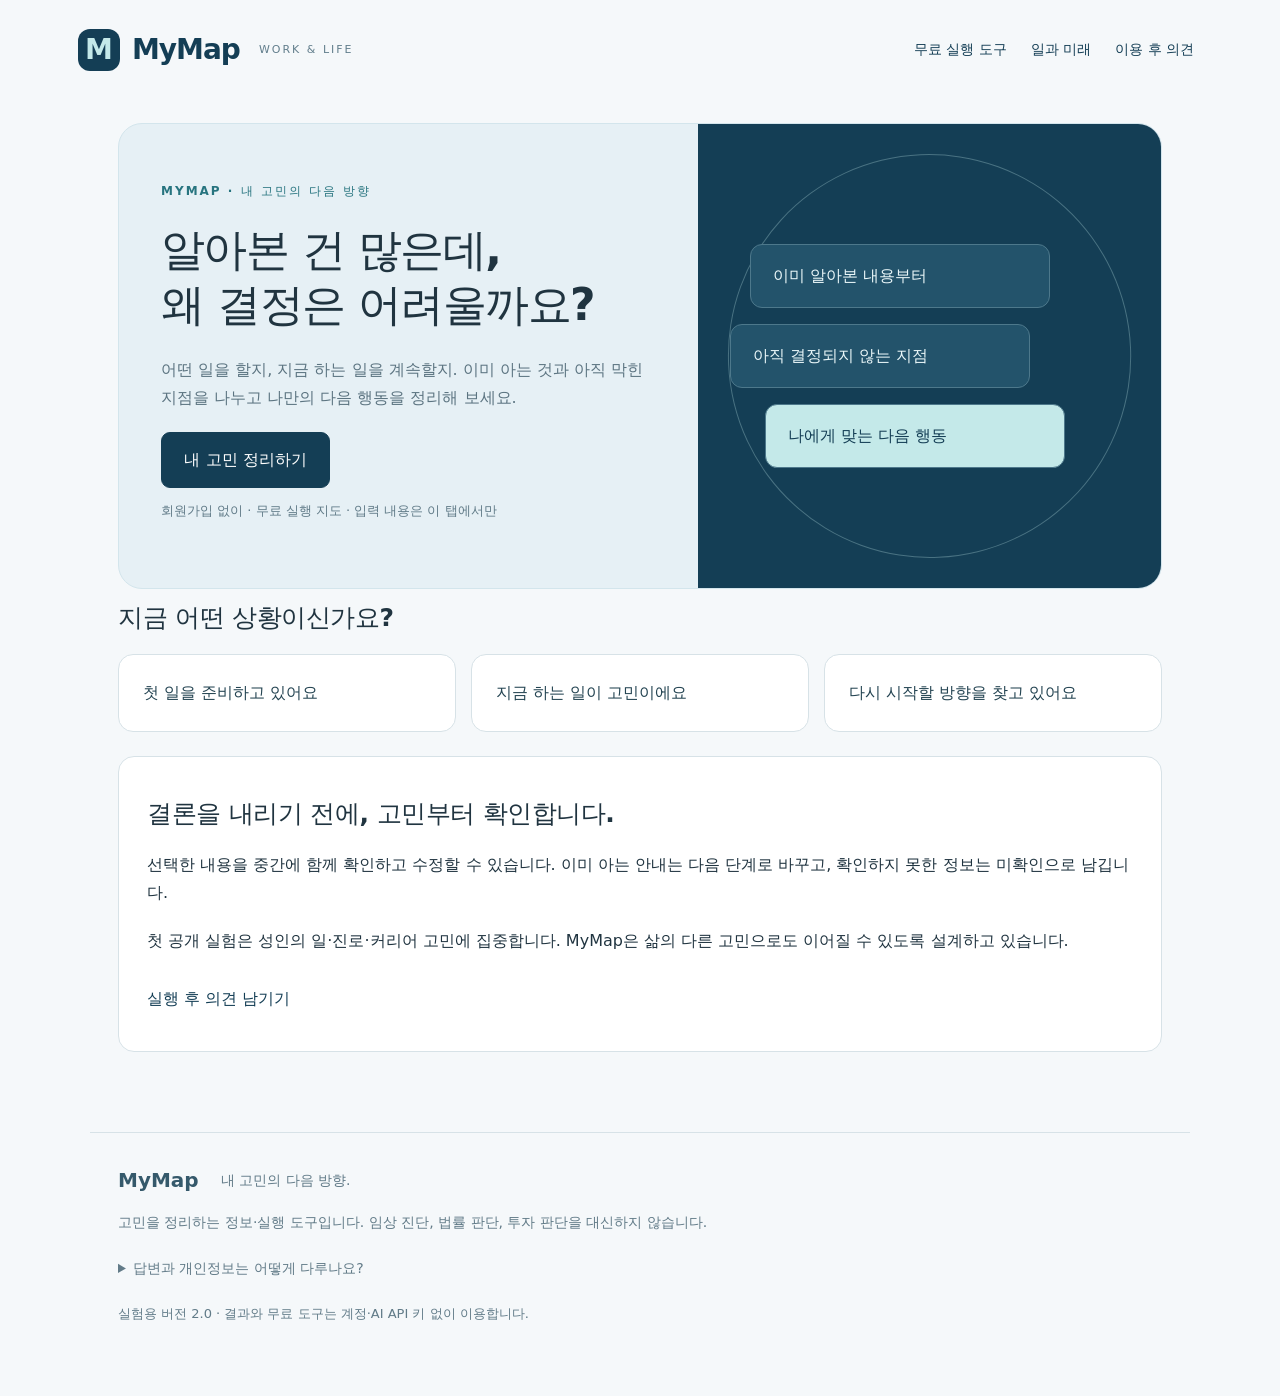
==== index.html @ 4d39e6b2 "Add files via upload" ====
<!doctype html><html lang="ko"><head><meta charset="utf-8"><meta name="viewport" content="width=device-width,initial-scale=1"><meta name="referrer" content="no-referrer"><meta name="description" content="이미 알아본 것과 아직 막힌 지점을 정리하고 다음 행동을 찾는 MyMap."><title>MyMap · 내 고민의 다음 방향</title><link rel="stylesheet" href="style.css"><link rel="icon" href="brand.svg" type="image/svg+xml"></head>
<body><header><a href="./" id="brand" aria-label="MyMap 처음으로"><span class="brand-mark" aria-hidden="true">M</span><strong>MyMap</strong><span class="edition">WORK & LIFE</span></a><nav aria-label="주 메뉴"><button id="nav-tools">무료 실행 도구</button><button id="nav-all">일과 미래</button><button id="nav-feedback">이용 후 의견</button></nav></header>
<main id="app" aria-live="polite"><p>질문을 준비하고 있습니다.</p></main>
<footer><div class="footer-head"><strong>MyMap</strong><span>내 고민의 다음 방향.</span></div><p>고민을 정리하는 정보·실행 도구입니다. 임상 진단, 법률 판단, 투자 판단을 대신하지 않습니다.</p><details><summary>답변과 개인정보는 어떻게 다루나요?</summary><p>질문 답변과 도구에 입력한 내용은 이 탭의 메모리에서만 처리합니다. 새로고침하거나 ‘입력 지우기’를 누르면 지워집니다. 다운로드한 문서는 직접 보관·삭제해 주세요.</p><p>선택적 이용 통계에는 임의 참여 코드와 시작·완료·도구 사용 같은 단계만 포함하며 고민 내용·질문 응답·입력 문장은 보내지 않습니다. 선택형 피드백도 별도로 동의한 경우에만 제공합니다. 참여 코드는 이름이 아니지만 응답을 연결하는 식별자입니다.</p><p id="collection-state"></p><p>후속 의견은 자동 발송하지 않습니다. 원하실 때 참여 코드를 입력해 직접 남기실 수 있습니다.</p><div class="actions"><button id="withdraw">통계 동의 철회</button><button id="export-research">이 탭의 연구 기록 내려받기</button><button id="erase">입력 지우기</button></div><p id="privacy-msg" role="status"></p></details><p class="fine">실험용 버전 2.0 · 결과와 무료 도구는 계정·AI API 키 없이 이용합니다.</p></footer>
<script src="pilot-config.js"></script><script src="engine.js"></script><script src="pilot-core.js"></script><script src="telemetry.js"></script><script src="toolkit.js"></script><script src="app.js"></script></body></html>
---- style.css ----
:root{font:16px/1.75 system-ui,-apple-system,'Noto Sans KR',sans-serif;color:#203440;background:#f5f8fa;font-synthesis:none;--navy:#143e55;--teal:#187a7d;--border:#d7e2e7}*{box-sizing:border-box}body{margin:0}button,input,textarea,select{font:inherit}button,a{touch-action:manipulation}button{cursor:pointer;background:#fff;color:var(--navy);border:1px solid var(--border);border-radius:9px;padding:10px 16px}button:hover{background:#eef5f7;border-color:#7babb8}a{color:#166174}button:focus-visible,a:focus-visible,input:focus-visible,textarea:focus-visible,select:focus-visible{outline:3px solid #d7993e;outline-offset:3px}header{max-width:1180px;margin:auto;padding:25px 28px;display:flex;justify-content:space-between;align-items:center;gap:20px}#brand{display:flex;align-items:center;gap:12px;text-decoration:none;color:var(--navy)}#brand strong{font-size:24px;letter-spacing:-.6px}.edition{font-size:11px;letter-spacing:2px;margin-left:7px;color:#627e8c}nav{display:flex;gap:8px}nav button{background:transparent;border:0;font-size:14px;padding:8px}main{max-width:1100px;margin:24px auto 80px;padding:0 28px;min-height:60vh}h1{font-size:clamp(32px,4.4vw,52px);line-height:1.25;letter-spacing:-1.6px;font-weight:700;margin:18px 0 24px}h2{font-size:25px;line-height:1.5;letter-spacing:-.5px;margin:10px 0 18px}h3{font-size:19px;line-height:1.5;margin:10px 0}p{margin:12px 0 20px}.muted{color:#5c7481}.fine{font-size:13px;color:#617b88}.eyebrow{color:#27747f;letter-spacing:2px;font-size:12px;font-weight:700}.hero{display:grid;grid-template-columns:1.25fr 1fr;background:#e6f0f5;border:1px solid #d3e5ec;border-radius:24px;overflow:hidden}.hero-copy{padding:45px 42px}.hero-art{background:#143e55;color:#eaf7f9;padding:40px 32px;display:flex;flex-direction:column;justify-content:center;position:relative}.hero-art:before{content:'';position:absolute;inset:30px;border-radius:50%;border:1px solid #497282;transform:rotate(-25deg)}.hero-art .path-item{position:relative;background:#23536b;padding:17px 22px;border-radius:12px;margin:8px 0 8px 20px;max-width:300px;font-size:16px;border:1px solid #4d788b}.hero-art .path-item:nth-child(2){margin-left:0}.hero-art .path-item:last-child{background:#c4e9e9;color:#143e55;margin-left:35px}.actions{display:flex;gap:10px;flex-wrap:wrap;margin:22px 0}.primary{background:var(--navy);color:#fff;border-color:var(--navy);padding:13px 22px;font-weight:600}.primary:hover{background:#24586e;color:#fff}.quiet{background:transparent;border:0;padding-left:0}.section-label{display:flex;justify-content:space-between;align-items:center;margin:40px 0 16px;gap:16px}.grid{display:grid;grid-template-columns:repeat(3,1fr);gap:15px}.card{display:block;background:#fff;border:1px solid var(--border);padding:24px;border-radius:15px;text-align:left;width:100%;color:#244452}.card:hover{border-color:#5b9cac}.card small{display:block;font-size:12px;color:#527b87;margin-bottom:12px}.card strong{font-size:19px;display:block;line-height:1.5}.card p{font-size:14px;margin:10px 0 0}.work-list{display:grid;grid-template-columns:1fr 1fr;gap:13px}.work-card{padding:24px;border-radius:14px;display:flex;align-items:center;gap:20px;text-align:left;background:white;border:1px solid var(--border)}.work-card strong{display:block;font-size:18px}.work-card p{font-size:14px;color:#627b88;margin:4px 0}.symbol{font-size:23px;width:44px;flex-shrink:0;color:#27747f}.narrow{max-width:760px;margin:24px auto}.toolbar{display:flex;justify-content:space-between;align-items:center;gap:15px;margin-bottom:24px}.badge{display:inline-block;border-radius:20px;background:#e4f0f2;color:#286978;padding:4px 12px;font-size:12px}.options{display:grid;gap:12px;margin:28px 0}.option{text-align:left;padding:18px 22px;font-size:17px;width:100%;background:#fff;border:1px solid #cbdce4;border-radius:12px}.option:hover{background:#eaf4f7}.panel{background:white;border:1px solid var(--border);border-radius:16px;padding:28px;margin:24px 0}.highlight{border-color:#92c7cf;background:#edf8f8}.urgent{background:#fff4ef;border-color:#e7baa3}.notice{padding:14px 18px;border-left:3px solid #3b8193;background:#eaf1f6;font-size:14px}.check{display:flex;gap:10px;align-items:flex-start;font-size:14px;margin:16px 0}.check input{width:19px;height:19px;flex-shrink:0;margin-top:4px}label{display:block;font-size:14px;color:#355464}input,textarea,select{width:100%;border:1px solid #bbcdd5;border-radius:8px;background:#fff;padding:12px;color:#203440;margin:6px 0 14px}textarea{min-height:100px;resize:vertical}.form-grid{display:grid;grid-template-columns:1fr 1fr;gap:12px 18px}.task-row{display:grid;grid-template-columns:2fr 1fr 1.3fr 1.2fr;gap:10px;padding:15px 0;border-bottom:1px solid var(--border)}.output{white-space:pre-wrap;overflow-wrap:anywhere;background:#f0f6f8;padding:20px;border-radius:12px;font-size:15px}.error{color:#a13d2e;font-size:14px}.success{color:#146357}.result-title{font-size:36px}.path{font-size:14px;color:#4b6c7c}.summary-list li{margin:14px 0}details{margin:22px 0}summary{cursor:pointer}table{width:100%;border-collapse:collapse}th,td{border-bottom:1px solid var(--border);padding:10px;text-align:left;font-size:14px}.table-wrap{overflow-x:auto}.table-wrap input{min-width:65px}.footer-head{display:flex;gap:22px;align-items:center}.footer-head strong{font-size:20px;color:#35596b}footer{max-width:1100px;margin:auto;padding:30px 28px 50px;border-top:1px solid var(--border);font-size:14px;color:#627b88}footer button{font-size:13px}#privacy-msg{overflow-wrap:anywhere}.metric-grid{display:grid;grid-template-columns:repeat(4,1fr);gap:14px}.metric{background:white;border:1px solid var(--border);border-radius:12px;padding:20px}.metric strong{font-size:30px;display:block;color:#143e55}.metric span{font-size:13px}.link-button{display:inline-block;text-decoration:none;border-radius:9px;background:#143e55;color:white;padding:12px 18px}.offer-list{display:grid;grid-template-columns:1fr 1fr;gap:15px}select{appearance:none;background-image:url("data:image/svg+xml,%3Csvg xmlns='http://www.w3.org/2000/svg' width='16' height='16'%3E%3Cpath d='m4 6 4 4 4-4' fill='none' stroke='%23355464' stroke-width='1.5'/%3E%3C/svg%3E");background-repeat:no-repeat;background-position:right 12px center;padding-right:34px}@media(max-width:750px){header{padding:18px;align-items:flex-start}#brand strong{font-size:20px}.edition{display:none}nav{flex-wrap:wrap;justify-content:flex-end;max-width:180px;gap:0}nav button{font-size:12px}main{padding:0 18px;margin-top:8px}.hero{grid-template-columns:1fr}.hero-copy{padding:30px 24px}.hero-art{padding:20px 24px;min-height:190px}.hero-art .path-item{max-width:none;padding:10px 18px;font-size:14px}.hero-art:before{inset:15px}.grid{grid-template-columns:1fr}.work-list,.form-grid,.offer-list{grid-template-columns:1fr}.task-row{grid-template-columns:1fr 1fr}h1{font-size:34px}.panel{padding:21px}.result-title{font-size:29px}.metric-grid{grid-template-columns:1fr 1fr}.footer-head{align-items:flex-start;flex-direction:column;gap:4px}.table-wrap{max-width:100%}}@media print{header,footer,nav,button,.no-print{display:none}body{background:#fff}main{max-width:none}.panel{border:0;padding:0}.output{background:white}}

h1,h2,h3,.card strong,.work-card strong{word-break:keep-all;overflow-wrap:break-word}.hero h1{white-space:pre-line;font-size:clamp(30px,3.5vw,44px)}.metric strong{font-size:24px;overflow-wrap:anywhere}

.brand-mark{display:grid;place-items:center;width:42px;height:42px;border-radius:12px;background:var(--navy);color:#c4e9e9;font-size:28px;font-weight:800;line-height:1}#brand strong{font-size:28px;letter-spacing:-1px}
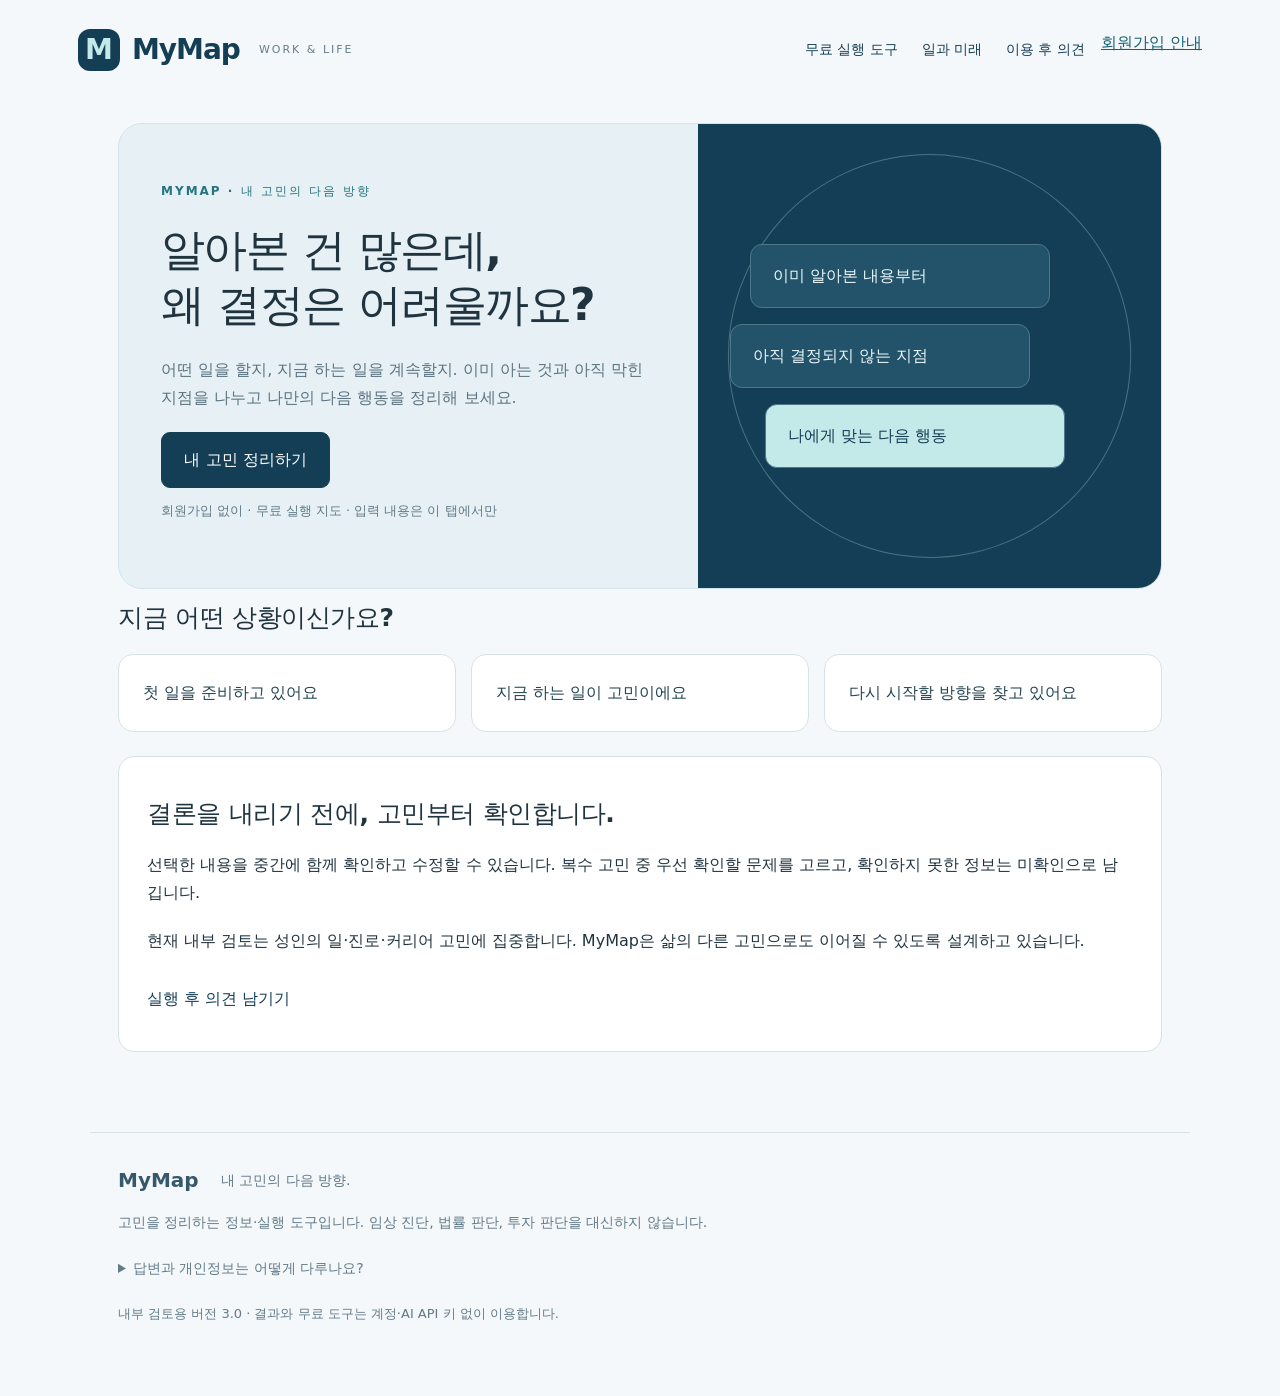
==== commit ed9cb318: "Add files via upload" ====
--- a/index.html
+++ b/index.html
@@ -1,5 +1,5 @@
 <!doctype html><html lang="ko"><head><meta charset="utf-8"><meta name="viewport" content="width=device-width,initial-scale=1"><meta name="referrer" content="no-referrer"><meta name="description" content="이미 알아본 것과 아직 막힌 지점을 정리하고 다음 행동을 찾는 MyMap."><title>MyMap · 내 고민의 다음 방향</title><link rel="stylesheet" href="style.css"><link rel="icon" href="brand.svg" type="image/svg+xml"></head>
-<body><header><a href="./" id="brand" aria-label="MyMap 처음으로"><span class="brand-mark" aria-hidden="true">M</span><strong>MyMap</strong><span class="edition">WORK & LIFE</span></a><nav aria-label="주 메뉴"><button id="nav-tools">무료 실행 도구</button><button id="nav-all">일과 미래</button><button id="nav-feedback">이용 후 의견</button></nav></header>
+<body><header><a href="./" id="brand" aria-label="MyMap 처음으로"><span class="brand-mark" aria-hidden="true">M</span><strong>MyMap</strong><span class="edition">WORK & LIFE</span></a><nav aria-label="주 메뉴"><button id="nav-tools">무료 실행 도구</button><button id="nav-all">일과 미래</button><button id="nav-feedback">이용 후 의견</button><a href="account.html">회원가입 안내</a></nav></header>
 <main id="app" aria-live="polite"><p>질문을 준비하고 있습니다.</p></main>
-<footer><div class="footer-head"><strong>MyMap</strong><span>내 고민의 다음 방향.</span></div><p>고민을 정리하는 정보·실행 도구입니다. 임상 진단, 법률 판단, 투자 판단을 대신하지 않습니다.</p><details><summary>답변과 개인정보는 어떻게 다루나요?</summary><p>질문 답변과 도구에 입력한 내용은 이 탭의 메모리에서만 처리합니다. 새로고침하거나 ‘입력 지우기’를 누르면 지워집니다. 다운로드한 문서는 직접 보관·삭제해 주세요.</p><p>선택적 이용 통계에는 임의 참여 코드와 시작·완료·도구 사용 같은 단계만 포함하며 고민 내용·질문 응답·입력 문장은 보내지 않습니다. 선택형 피드백도 별도로 동의한 경우에만 제공합니다. 참여 코드는 이름이 아니지만 응답을 연결하는 식별자입니다.</p><p id="collection-state"></p><p>후속 의견은 자동 발송하지 않습니다. 원하실 때 참여 코드를 입력해 직접 남기실 수 있습니다.</p><div class="actions"><button id="withdraw">통계 동의 철회</button><button id="export-research">이 탭의 연구 기록 내려받기</button><button id="erase">입력 지우기</button></div><p id="privacy-msg" role="status"></p></details><p class="fine">실험용 버전 2.0 · 결과와 무료 도구는 계정·AI API 키 없이 이용합니다.</p></footer>
+<footer><div class="footer-head"><strong>MyMap</strong><span>내 고민의 다음 방향.</span></div><p>고민을 정리하는 정보·실행 도구입니다. 임상 진단, 법률 판단, 투자 판단을 대신하지 않습니다.</p><details><summary>답변과 개인정보는 어떻게 다루나요?</summary><p>질문 답변과 도구에 입력한 내용은 이 탭의 메모리에서만 처리합니다. 새로고침하거나 ‘입력 지우기’를 누르면 지워집니다. 다운로드한 문서는 직접 보관·삭제해 주세요.</p><p>선택적 이용 통계에는 임의 참여 코드와 시작·완료·도구 사용 같은 단계만 포함하며 고민 내용·질문 응답·입력 문장은 보내지 않습니다. 선택형 피드백도 별도로 동의한 경우에만 제공합니다. 참여 코드는 이름이 아니지만 응답을 연결하는 식별자입니다.</p><p id="collection-state"></p><p>후속 의견은 자동 발송하지 않습니다. 원하실 때 참여 코드를 입력해 직접 남기실 수 있습니다.</p><div class="actions"><button id="withdraw">통계 동의 철회</button><button id="export-research">이 탭의 연구 기록 내려받기</button><button id="erase">입력 지우기</button></div><p id="privacy-msg" role="status"></p></details><p class="fine">내부 검토용 버전 3.0 · 결과와 무료 도구는 계정·AI API 키 없이 이용합니다.</p></footer>
 <script src="pilot-config.js"></script><script src="engine.js"></script><script src="pilot-core.js"></script><script src="telemetry.js"></script><script src="toolkit.js"></script><script src="app.js"></script></body></html>
--- a/style.css
+++ b/style.css
@@ -3,3 +3,4 @@
 h1,h2,h3,.card strong,.work-card strong{word-break:keep-all;overflow-wrap:break-word}.hero h1{white-space:pre-line;font-size:clamp(30px,3.5vw,44px)}.metric strong{font-size:24px;overflow-wrap:anywhere}
 
 .brand-mark{display:grid;place-items:center;width:42px;height:42px;border-radius:12px;background:var(--navy);color:#c4e9e9;font-size:28px;font-weight:800;line-height:1}#brand strong{font-size:28px;letter-spacing:-1px}
+#career>.option{margin:6px 0}#career .check{padding:16px;background:white;border:1px solid var(--border);border-radius:12px;font-size:16px}#career li{margin:15px 0}#career label{font-size:16px}fieldset{border:1px solid var(--border);border-radius:12px}button:disabled{cursor:not-allowed;opacity:.6}
